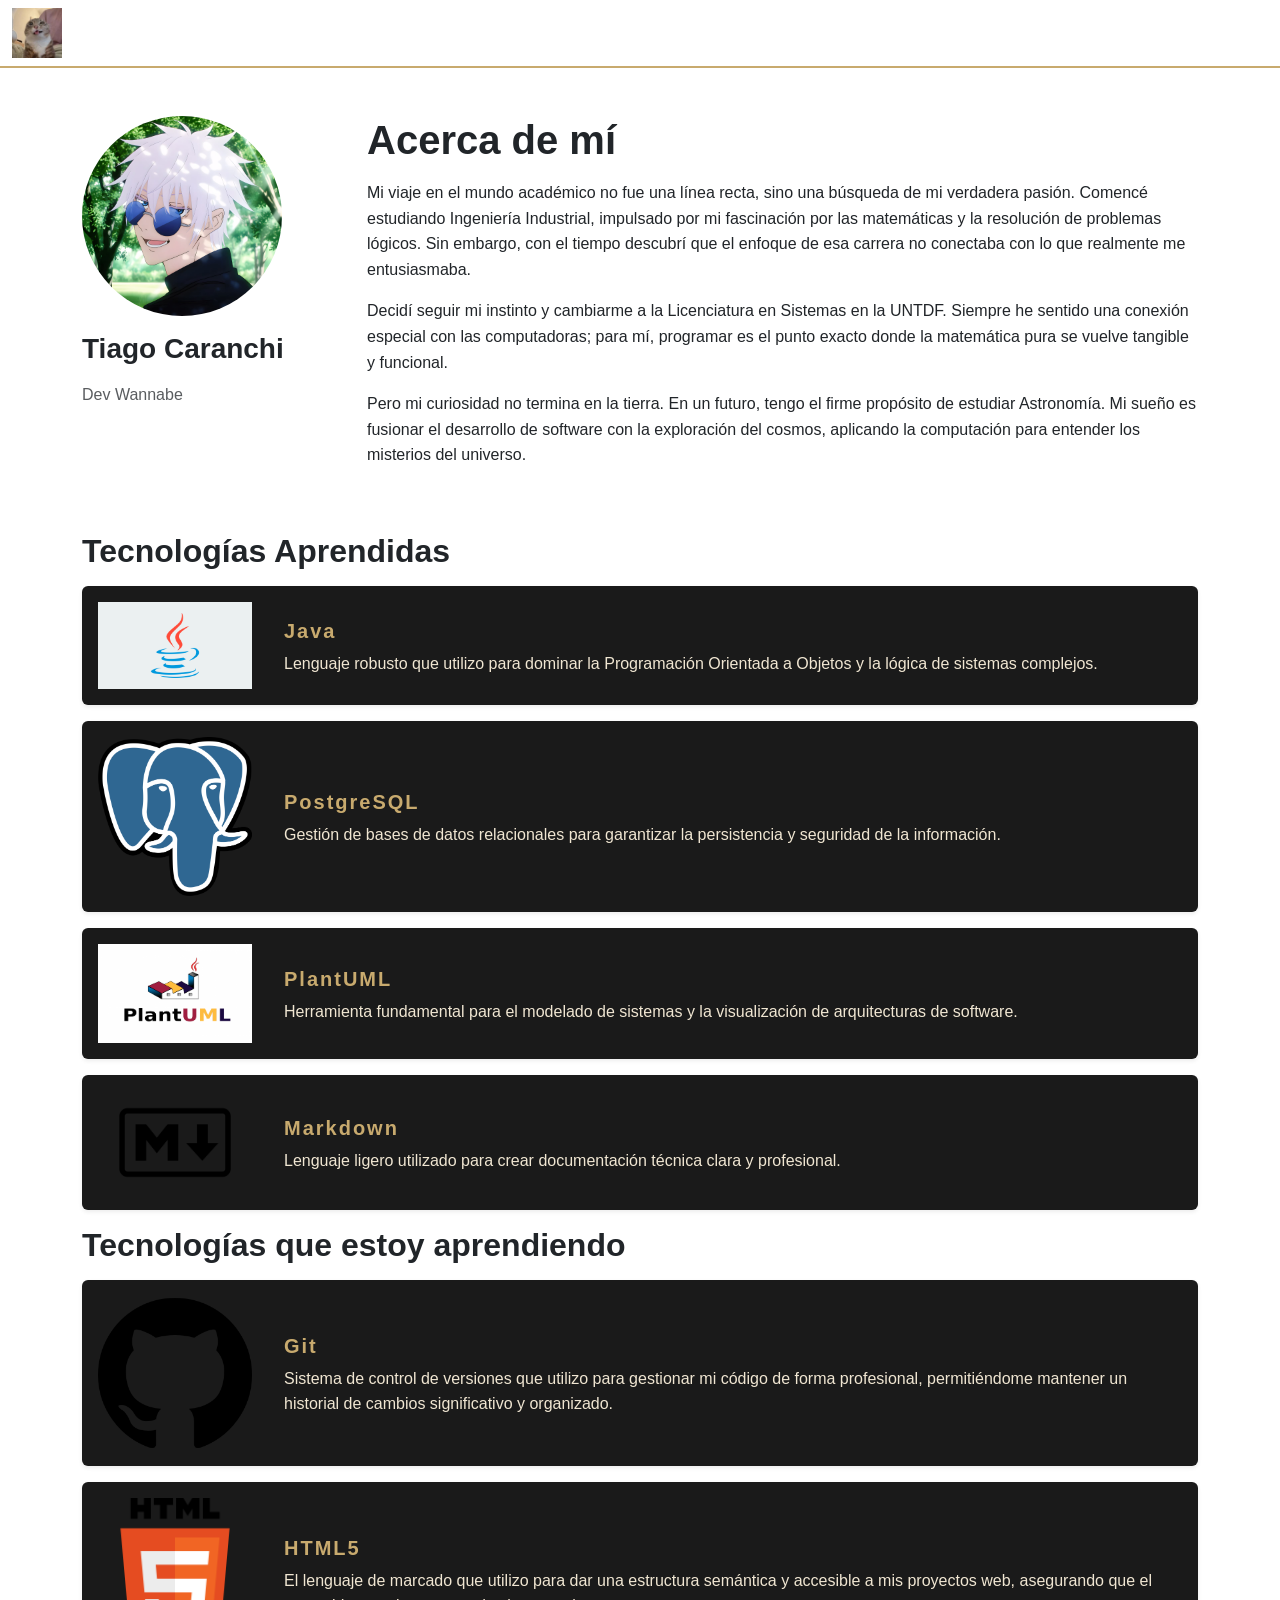
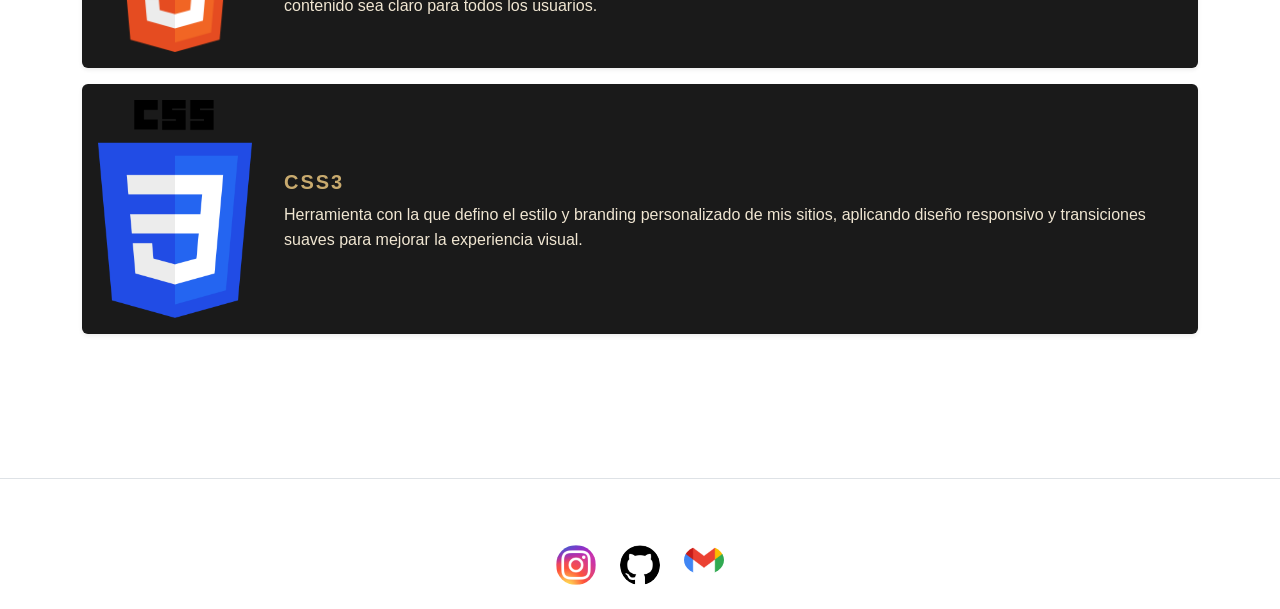
==== about.html @ 466bee7e "Agrego about me" ====
<!DOCTYPE html>
<html lang="es">
<head>
    <meta charset="UTF-8">
    <meta name="viewport" content="width=device-width, initial-scale=1.0">
    <title>Acerca de mí - Mi Blog</title>
    <link href="https://cdn.jsdelivr.net/npm/bootstrap@5.3.0/dist/css/bootstrap.min.css" rel="stylesheet">
    <link rel="stylesheet" href="assets/styles.css">
    <link rel="icon" type="image/x-icon" href="/assets/images/navicon/rigby.jpg">
</head>

<body>
    <nav class="navbar navbar-expand-md navbar-dark sticky-top custom-nav">
        <div class="container-fluid">
            <img src="assets/images/navicon/rigby.jpg" alt="Rigby" width="50">
            <a class="navbar-brand fw-bold ms-4" href="index.html">Mi Blog</a>  
            <button class="navbar-toggler" type="button" data-bs-toggle="collapse" data-bs-target="#collapsibleNavbar" aria-label="Abrir menú de navegación">
                <span class="navbar-toggler-icon"></span>
            </button>
            <div class="collapse navbar-collapse" id="collapsibleNavbar">
                <ul class="navbar-nav gap-3"> 
                    <li class="nav-item">
                        <a class="nav-link fw-bold active" href="about.html">Sobre Mí</a>
                    </li>
                    <li>
                        <a href="contact.html" class="nav-link fw-bold active">Contacto</a>
                    </li>
                </ul>
            </div>
        </div>
    </nav>

    <main class="py-5">
        <div class="container">
            <div class="row">
                <aside class="col-md-3 mb-3">
                    <img src="assets/images/icon/gojo.jpg" class="img-fluid rounded-circle mb-3" alt="Avatar" style="max-width: 200px;">
                    <h3>Tiago Caranchi</h3>
                    <p class="text-muted">Dev Wannabe</p>
                </aside>

                <article class="col-md-9">
                    <h1>Acerca de mí</h1>
                    <p>Mi viaje en el mundo académico no fue una línea recta, sino una búsqueda de mi verdadera pasión. Comencé estudiando Ingeniería Industrial, impulsado por mi fascinación por las matemáticas y la resolución de problemas lógicos. Sin embargo, con el tiempo descubrí que el enfoque de esa carrera no conectaba con lo que realmente me entusiasmaba.</p>
                    <p>Decidí seguir mi instinto y cambiarme a la Licenciatura en Sistemas en la UNTDF. Siempre he sentido una conexión especial con las computadoras; para mí, programar es el punto exacto donde la matemática pura se vuelve tangible y funcional.</p>
                    <p>Pero mi curiosidad no termina en la tierra. En un futuro, tengo el firme propósito de estudiar Astronomía. Mi sueño es fusionar el desarrollo de software con la exploración del cosmos, aplicando la computación para entender los misterios del universo.</p>                
                </article>
            </div>

            <section id="tecnologias" class="my-5">
                <h2>Tecnologías Aprendidas</h2>
                <div class="card mb-3 shadow-sm border-0 card-tech-blur">
                    <div class="row g-0 align-items-center">
                        <div class="col-4 col-md-2 p-3 text-center">
                            <img src="assets/images/icon/java.png" alt="Logotipo de Java" class="img-fluid tech-logo">
                        </div>
                        <div class="col-8 col-md-10">
                            <div class="card-body">
                                <h3 class="card-title h5 fw-bold mt-1">Java</h3>
                                <p class="card-text">Lenguaje robusto que utilizo para dominar la Programación Orientada a Objetos y la lógica de sistemas complejos.</p>
                            </div>
                        </div>
                    </div>
                </div>

                <div class="card mb-3 shadow-sm border-0 card-tech-blur">
                    <div class="row g-0 align-items-center">
                        <div class="col-4 col-md-2 p-3 text-center">
                            <img src="assets/images/icon/postgres.png" alt="Logotipo de Postgre" class="img-fluid tech-logo">
                        </div>
                        <div class="col-8 col-md-10">
                            <div class="card-body">
                                <h3 class="card-title h5 fw-bold mt-1">PostgreSQL</h3>
                                <p class="card-text">Gestión de bases de datos relacionales para garantizar la persistencia y seguridad de la información.</p>
                            </div>
                        </div>
                    </div>
                </div>

                <div class="card mb-3 shadow-sm border-0 card-tech-blur">
                    <div class="row g-0 align-items-center">
                        <div class="col-4 col-md-2 p-3 text-center">
                            <img src="assets/images/icon/plantuml.png" alt="Logotipo de Plant" class="img-fluid tech-logo">
                        </div>
                        <div class="col-8 col-md-10">
                            <div class="card-body">
                                <h3 class="card-title h5 fw-bold mt-1">PlantUML</h3>
                                <p class="card-text">Herramienta fundamental para el modelado de sistemas y la visualización de arquitecturas de software.</p>
                            </div>
                        </div>
                    </div>
                </div>

                <div class="card mb-3 shadow-sm border-0 card-tech-blur">
                    <div class="row g-0 align-items-center">
                        <div class="col-4 col-md-2 p-3 text-center">
                            <img src="assets/images/icon/markdown.png" alt="Logotipo de Markdown" class="img-fluid tech-logo">
                        </div>
                        <div class="col-8 col-md-10">
                            <div class="card-body">
                                <h3 class="card-title h5 fw-bold mt-1">Markdown</h3>
                                <p class="card-text">Lenguaje ligero utilizado para crear documentación técnica clara y profesional.</p>
                            </div>
                        </div>
                    </div>
                </div>

                <h2>Tecnologías que estoy aprendiendo</h2>

                <div class="card mb-3 shadow-sm border-0 card-tech-blur">
                    <div class="row g-0 align-items-center">
                        <div class="col-4 col-md-2 p-3 text-center">
                            <img src="assets/images/icon/github.png" alt="Logotipo de Git" class="img-fluid tech-logo">
                        </div>
                        <div class="col-8 col-md-10">
                            <div class="card-body">
                                <h3 class="card-title h5 fw-bold mt-1">Git</h3>
                                <p class="card-text">Sistema de control de versiones que utilizo para gestionar mi código de forma profesional, permitiéndome mantener un historial de cambios significativo y organizado.</p>
                            </div>
                        </div>
                    </div>
                </div>

                <div class="card mb-3 shadow-sm border-0 card-tech-blur">
                    <div class="row g-0 align-items-center">
                        <div class="col-4 col-md-2 p-3 text-center">
                            <img src="assets/images/icon/html.png" alt="Logotipo de HTML" class="img-fluid tech-logo">
                        </div>
                        <div class="col-8 col-md-10">
                            <div class="card-body">
                                <h3 class="card-title h5 fw-bold mt-1">HTML5</h3>
                                <p class="card-text">El lenguaje de marcado que utilizo para dar una estructura semántica y accesible a mis proyectos web, asegurando que el contenido sea claro para todos los usuarios.</p>
                            </div>
                        </div>
                    </div>
                </div>

                <div class="card mb-3 shadow-sm border-0 card-tech-blur">
                    <div class="row g-0 align-items-center">
                        <div class="col-4 col-md-2 p-3 text-center">
                            <img src="assets/images/icon/css.png" alt="Logotipo de Css" class="img-fluid tech-logo">
                        </div>
                        <div class="col-8 col-md-10">
                            <div class="card-body">
                                <h3 class="card-title h5 fw-bold mt-1">CSS3</h3>
                                <p class="card-text">Herramienta con la que defino el estilo y branding personalizado de mis sitios, aplicando diseño responsivo y transiciones suaves para mejorar la experiencia visual.</p>
                            </div>
                        </div>
                    </div>
                </div>

            </section>

        </div>
    </main>

    <footer class="text-white py-4 mt-5 custom-nav custom-nav">
        <div class="container text-center">
            <div class="row justify-content-center align-items-center">
            <p class="mb-3">&copy; 2026 Tiago Caranchi - Estudiante UNTDF</p>
            <div class="d-flex justify-content-center gap-4"> 
                <a href="https://www.instagram.com/tiaguwu/" target="_blank">
                    <img src="assets/images/icon/instagram.png" alt="Instagram" width="40" class="img-fluid footer-logo">
                </a>
                <a href="https://github.com/Tiaguwu" target="_blank">
                    <img src="assets/images/icon/github.png" alt="GitHub" width="40" class="img-fluid footer-logo">
                </a>
                <a href="mailto:tiagocaranchi@hotmail.com">
                    <img src="assets/images/icon/gmail.png" alt="Email" width="40" class="img-fluid footer-logo">
                </a>
            </div>
            </div>
        </div>
    </footer>

    <script src="https://cdn.jsdelivr.net/npm/bootstrap@5.3.0/dist/js/bootstrap.bundle.min.js"></script>
</body>
</html>
---- assets/styles.css ----
/* ===== Variables CSS ===== */
:root {
    --primary-color: #0d6efd;
    --text-color: #212529;
    --light-bg: #f8f9fa;
    --border-color: #dee2e6;
}

/* ===== Reset y base ===== */
* {
    margin: 0;
    padding: 0;
    box-sizing: border-box;
}

html {
    scroll-behavior: smooth;
}

body {
    font-family: -apple-system, BlinkMacSystemFont, 'Segoe UI', Roboto, 'Helvetica Neue', Arial, sans-serif;
    line-height: 1.6;
    color: var(--text-color);
}

/* ===== Tipografía ===== */
h1, h2, h3 {
    font-weight: 600;
    margin-bottom: 1rem;
}

a {
    text-decoration: none;
    transition: all 0.3s ease;
}

.display-4 {
    color: #c8aa6e;
}

.lead {
    color: #c8aa6e;
}

/* ===== Navbar ===== */
.navbar {
    border-bottom: 2px solid #c8aa6e;
}

.nav-link img {
    transition: filter 0.3s ease, transform 0.3s ease;
}

.nav-link:hover img {
    filter: drop-shadow(0 0 8px #c8aa6e);
    transform: scale(1.1);
}

/* ===== Hero Section ===== */
.bg-gradient {
    background: linear-gradient(135deg, #667eea 0%, #764ba2 100%);
}

/* ===== Cards ===== */
.card {
    transition: transform 0.3s ease, box-shadow 0.3s ease;
    border: none;
    overflow: hidden;
    background-color: #1a1a1a; 
    color: #f0e6d2; 
}

.card:hover {
    transform: translateY(-10px); 
    box-shadow: 0 10px 20px rgb(200 170 110 / 30%); 
}

.card-title {
    color: #c8aa6e; 
    letter-spacing: 2px;
}

.card-subtitle{
    color: #c8aa6e; 
    letter-spacing: 2px;
}

.card-img-top {
    height: 200px;
    object-fit: cover;
    border-radius: 8px 8px 0 0;
}

.carousel {
    box-shadow: 0 0 15px rgb(0 0 0 / 50%);
}


.carousel-caption {
    background: rgb(0 0 0 / 70%);
    border-radius: 5px;
    padding: 10px;
}

/* ===== Botones ===== */
.btn {
    border-radius: 6px;
    font-weight: 500;
    transition: all 0.3s ease;
}

.btn-primary {
    background-color: var(--primary-color);
    border-color: var(--primary-color);
}

.btn-primary:hover {
    background-color: #0b5ed7;
    border-color: #0b5ed7;
    transform: translateY(-2px);
    box-shadow: 0 4px 8px rgb(13 110 253 / 30%);
}

/* ===== Formulario ===== */
.form-control {
    border: 1px solid var(--border-color);
    border-radius: 6px;
    padding: 0.75rem;
    transition: border-color 0.3s ease, box-shadow 0.3s ease;
}

.form-control:focus {
    border-color: var(--primary-color);
    box-shadow: 0 0 0 0.2rem rgb(13 110 253 / 25%);
}

/* Validación HTML5: estilos :valid e :invalid */
.form-control:valid {
    border-color: #198754;
    background-image: url("data:image/svg+xml,%3csvg xmlns='http://www.w3.org/2000/svg' viewBox='0 0 8 8'%3e%3cpath fill='%23198754' d='M.5 4.5L2 3l1-1 1 1 2-2 1 1-3 3-1 1-1-1-1-1z'/%3e%3c/svg%3e");
    background-repeat: no-repeat;
    background-position: right calc(0.375em + 0.1875rem) center;
    background-size: calc(0.75em + 0.375rem) calc(0.75em + 0.375rem);
    padding-right: calc(1.5em + 0.75rem);
}

.form-control:invalid {
    border-color: #dc3545;
    background-image: url("data:image/svg+xml,%3csvg xmlns='http://www.w3.org/2000/svg' viewBox='0 0 12 12' width='12' height='12' fill='none' stroke='%23dc3545' viewBox='0 0 12 12'%3e%3ccircle cx='6' cy='6' r='4.5'/%3e%3cpath stroke-linejoin='round' d='M5.8 3.6h.4L6 6.9h-.4z'/%3e%3ccircle cx='6' cy='8.2' r='.6' fill='%23dc3545' stroke='none'/%3e%3c/svg%3e");
    background-repeat: no-repeat;
    background-position: right calc(0.375em + 0.1875rem) center;
    background-size: calc(0.75em + 0.375rem) calc(0.75em + 0.375rem);
    padding-right: calc(1.5em + 0.75rem);
}

.invalid-feedback {
    display: none;
    width: 100%;
    margin-top: 0.25rem;
    font-size: 0.875em;
    color: #dc3545;
}

.was-validated .form-control:invalid ~ .invalid-feedback {
    display: block;
}

/* ===== Footer ===== */
footer {
    margin-top: auto;
    border-top: 1px solid var(--border-color);
}

footer a {
    color: #adb5bd;
}

.footer-logo {
    transition: transform 0.3s ease;
    border-radius: 50%;
}

.footer-logo:hover {
    transform: rotate(360deg);
}

/* ===== Accesibilidad ===== */
a:focus,
button:focus,
input:focus {
    outline: 2px solid var(--primary-color);
    outline-offset: 2px;
}

footer a:hover {
    color: white;
}

/* ===== Responsive ===== */
@media (width <= 768px) {
    h1 {
        font-size: 2rem;
    }

    .navbar-brand {
        font-size: 1.2rem;
    }

    .card {
        margin-bottom: 1.5rem;
    }

    .btn-lg {
        padding: 0.75rem 1.5rem;
        font-size: 1rem;
    }
}

/* Skip to main content link */
.skip-link {
    position: absolute;
    top: -40px;
    left: 0;
    background: var(--primary-color);
    color: white;
    padding: 8px;
    text-decoration: none;
}

.skip-link:focus {
    top: 0;
}
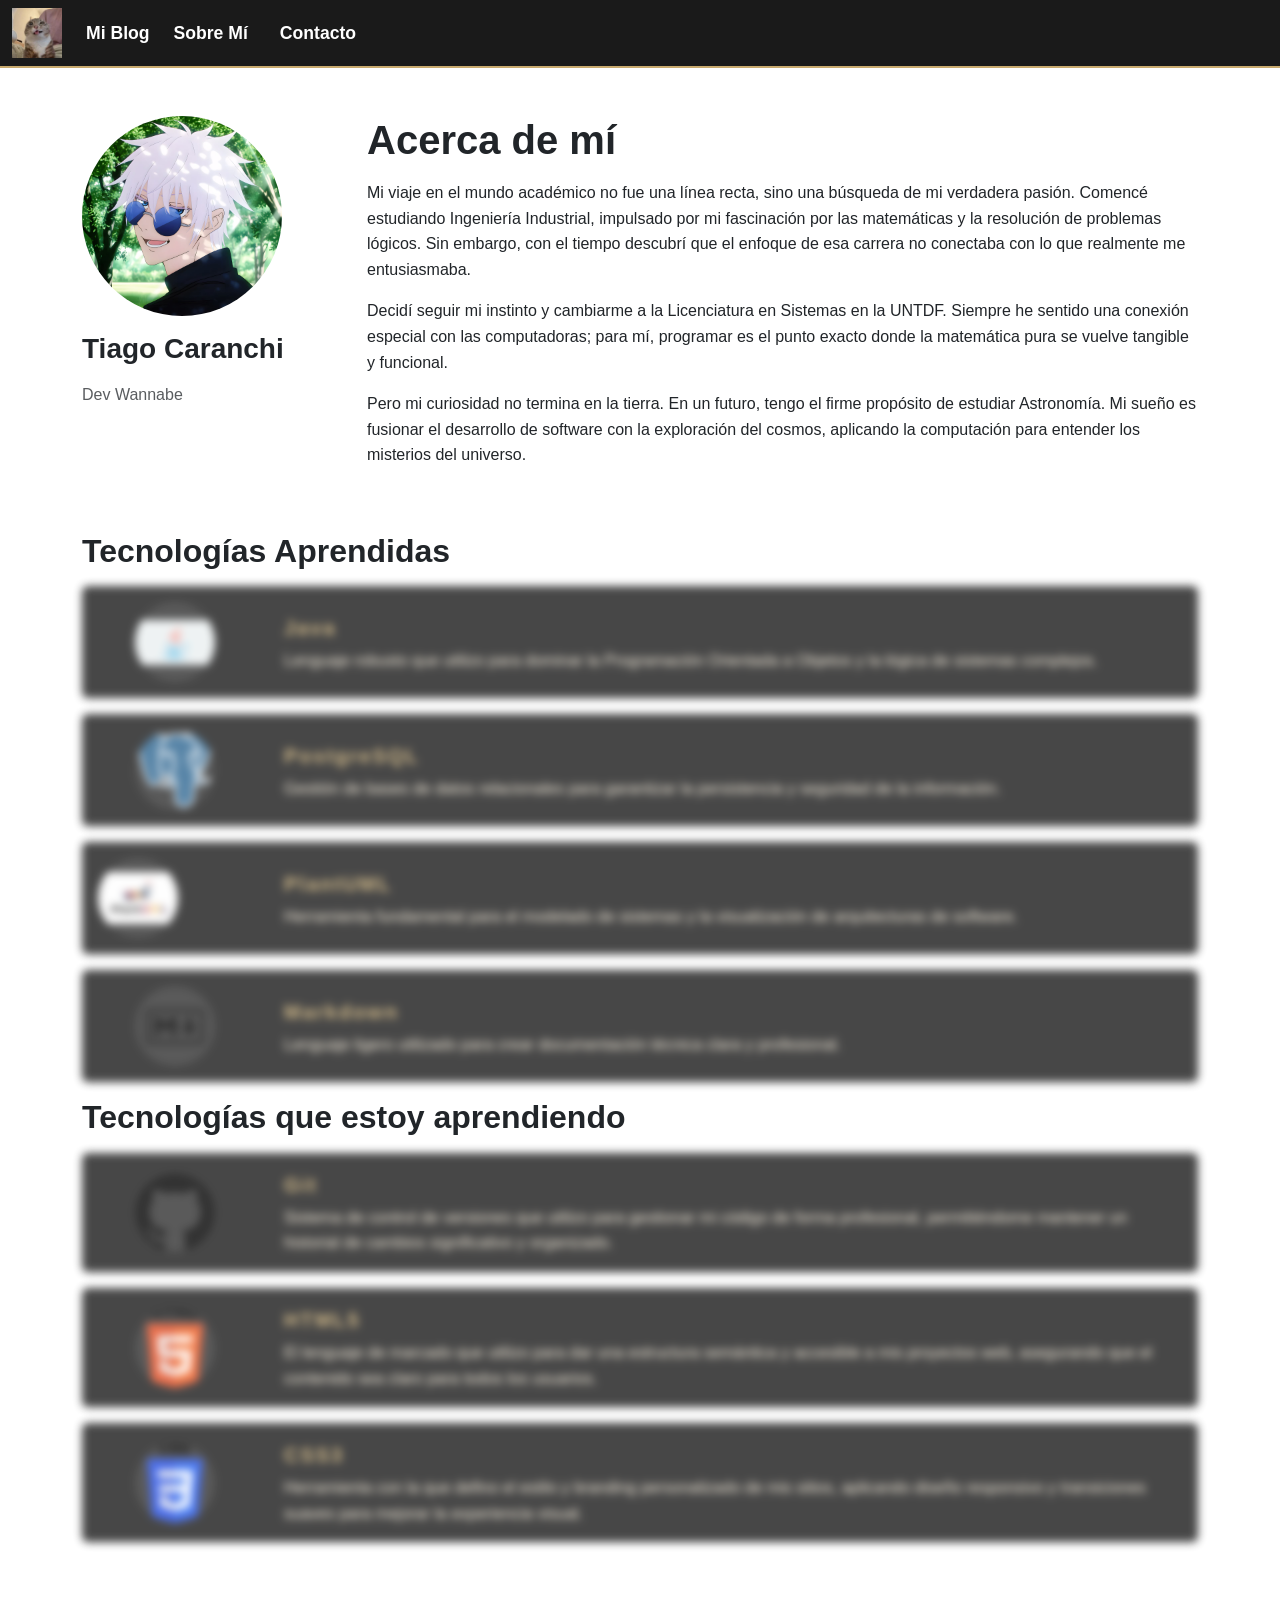
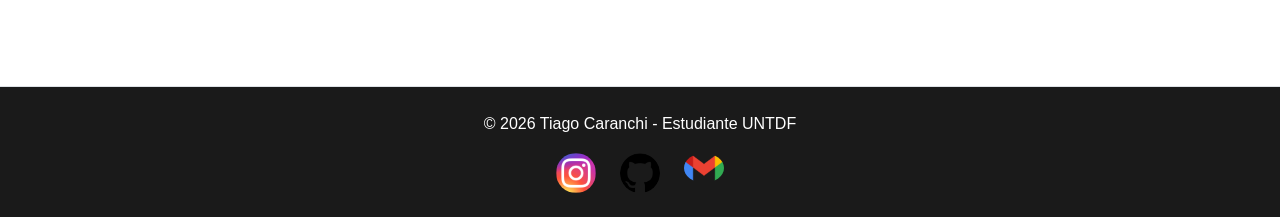
==== commit ed2c325f: "Agrego arreglos" ====
--- a/about.html
+++ b/about.html
@@ -13,12 +13,12 @@
     <nav class="navbar navbar-expand-md navbar-dark sticky-top custom-nav">
         <div class="container-fluid">
             <img src="assets/images/navicon/rigby.jpg" alt="Rigby" width="50">
-            <a class="navbar-brand fw-bold ms-4" href="index.html">Mi Blog</a>  
+            <a class="navbar-brand fw-bold ms-4" href="index.html">Mi Blog</a>
             <button class="navbar-toggler" type="button" data-bs-toggle="collapse" data-bs-target="#collapsibleNavbar" aria-label="Abrir menú de navegación">
                 <span class="navbar-toggler-icon"></span>
             </button>
             <div class="collapse navbar-collapse" id="collapsibleNavbar">
-                <ul class="navbar-nav gap-3"> 
+                <ul class="navbar-nav gap-3">
                     <li class="nav-item">
                         <a class="nav-link fw-bold active" href="about.html">Sobre Mí</a>
                     </li>
@@ -43,7 +43,7 @@
                     <h1>Acerca de mí</h1>
                     <p>Mi viaje en el mundo académico no fue una línea recta, sino una búsqueda de mi verdadera pasión. Comencé estudiando Ingeniería Industrial, impulsado por mi fascinación por las matemáticas y la resolución de problemas lógicos. Sin embargo, con el tiempo descubrí que el enfoque de esa carrera no conectaba con lo que realmente me entusiasmaba.</p>
                     <p>Decidí seguir mi instinto y cambiarme a la Licenciatura en Sistemas en la UNTDF. Siempre he sentido una conexión especial con las computadoras; para mí, programar es el punto exacto donde la matemática pura se vuelve tangible y funcional.</p>
-                    <p>Pero mi curiosidad no termina en la tierra. En un futuro, tengo el firme propósito de estudiar Astronomía. Mi sueño es fusionar el desarrollo de software con la exploración del cosmos, aplicando la computación para entender los misterios del universo.</p>                
+                    <p>Pero mi curiosidad no termina en la tierra. En un futuro, tengo el firme propósito de estudiar Astronomía. Mi sueño es fusionar el desarrollo de software con la exploración del cosmos, aplicando la computación para entender los misterios del universo.</p>
                 </article>
             </div>
 
@@ -79,7 +79,7 @@
 
                 <div class="card mb-3 shadow-sm border-0 card-tech-blur">
                     <div class="row g-0 align-items-center">
-                        <div class="col-4 col-md-2 p-3 text-center">
+                        <div class="col-4 col-md-2 p-3 text-centerg">
                             <img src="assets/images/icon/plantuml.png" alt="Logotipo de Plant" class="img-fluid tech-logo">
                         </div>
                         <div class="col-8 col-md-10">
@@ -154,11 +154,11 @@
         </div>
     </main>
 
-    <footer class="text-white py-4 mt-5 custom-nav custom-nav">
+    <footer class="text-white py-4 mt-5 custom-nav">
         <div class="container text-center">
             <div class="row justify-content-center align-items-center">
             <p class="mb-3">&copy; 2026 Tiago Caranchi - Estudiante UNTDF</p>
-            <div class="d-flex justify-content-center gap-4"> 
+            <div class="d-flex justify-content-center gap-4">
                 <a href="https://www.instagram.com/tiaguwu/" target="_blank">
                     <img src="assets/images/icon/instagram.png" alt="Instagram" width="40" class="img-fluid footer-logo">
                 </a>
--- a/assets/styles.css
+++ b/assets/styles.css
@@ -6,6 +6,10 @@
     --border-color: #dee2e6;
 }
 
+.custom-nav {
+    background-color: #1a1a1a !important;
+}
+
 /* ===== Reset y base ===== */
 * {
     margin: 0;
@@ -45,6 +49,10 @@
 /* ===== Navbar ===== */
 .navbar {
     border-bottom: 2px solid #c8aa6e;
+}
+
+.navbar-brand, .nav-link {
+    font-size: 1.1rem !important;
 }
 
 .nav-link img {
@@ -216,7 +224,6 @@
     }
 }
 
-/* Skip to main content link */
 .skip-link {
     position: absolute;
     top: -40px;
@@ -229,4 +236,31 @@
 
 .skip-link:focus {
     top: 0;
+}
+
+.tech-logo {
+    width: 80px; 
+    height: 80px;     
+    object-fit: contain; 
+    border-radius: 50%;  
+    background-color: rgb(255 255 255 / 10%); 
+    transition: transform 0.3s ease; 
+}
+
+.tech-logo:hover {
+    transform: scale(1.1);
+}
+
+.card-tech-blur {
+    filter: blur(4px);
+    transition: filter 0.4s ease, transform 0.4s ease;
+    cursor: pointer;
+    opacity: 0.8;
+}
+
+.card-tech-blur:hover,
+.card-tech-blur:focus {
+    filter: blur(0); 
+    opacity: 1;
+    transform: scale(1.02); 
 }
